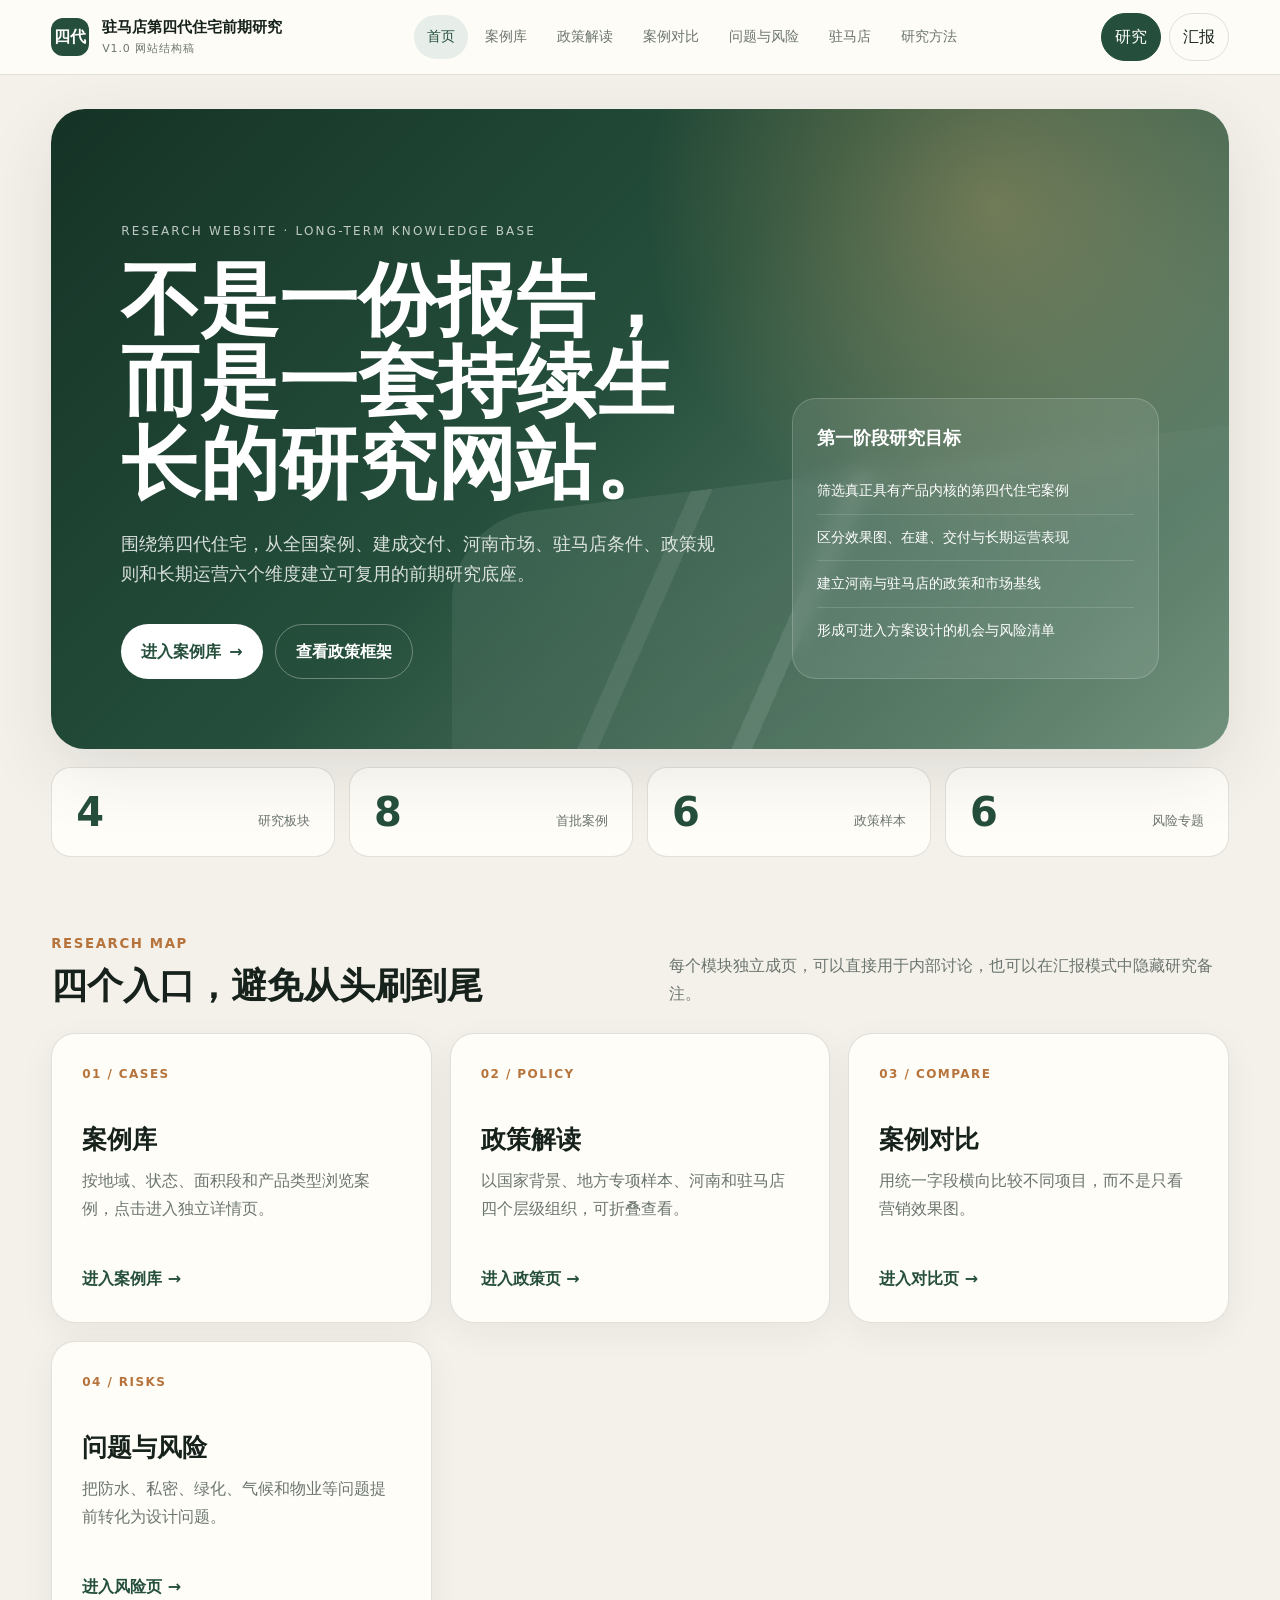
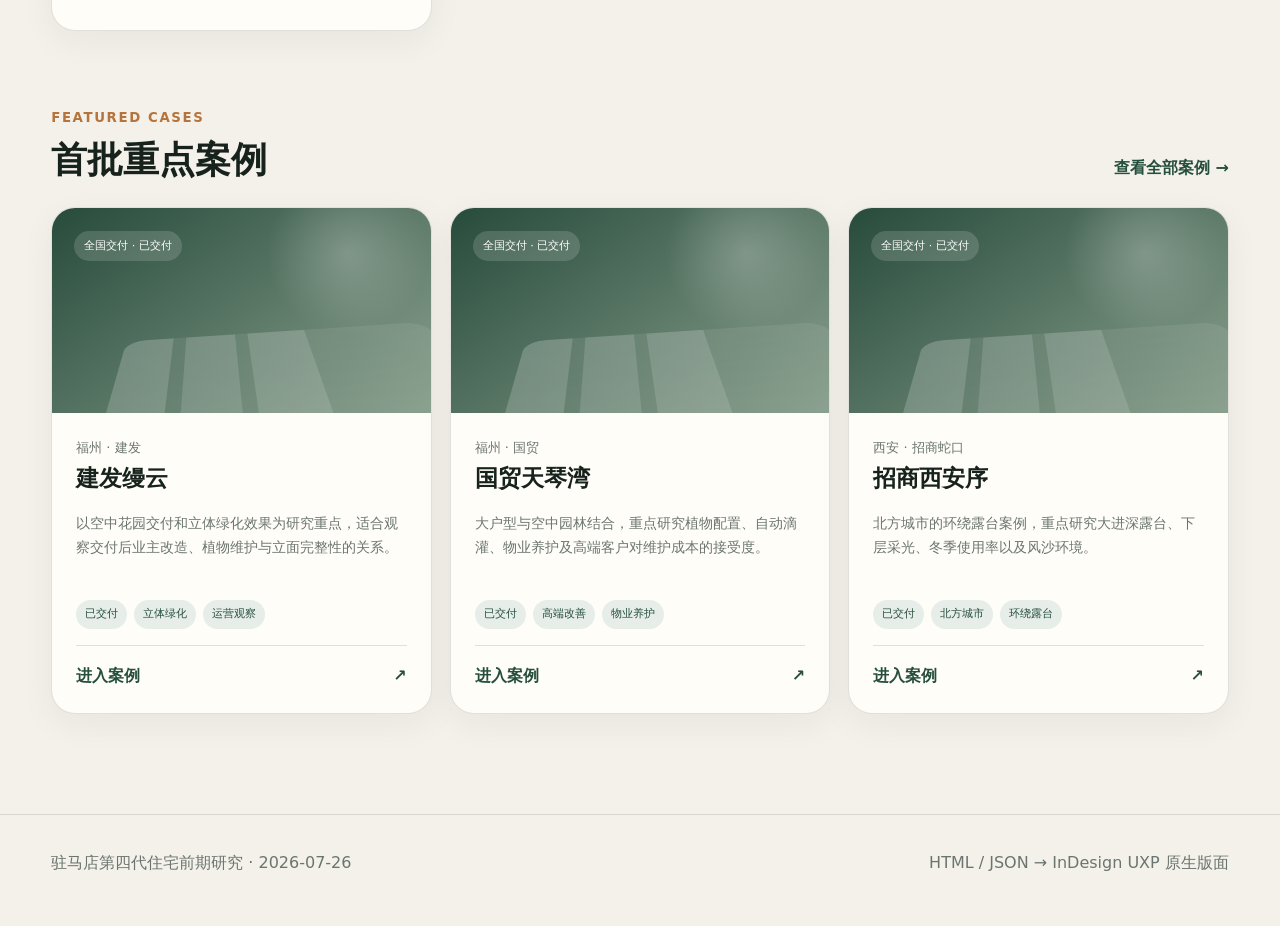
==== index.html @ e7fcca0f "发布驻马店第四代住宅研究网站 V1.0" ====
<!doctype html>
<html lang="zh-CN">
<head>
<meta charset="utf-8"><meta name="viewport" content="width=device-width,initial-scale=1">
<title>驻马店第四代住宅前期研究</title>
<link rel="stylesheet" href="assets/styles.css">
</head>
<body><div class="shell">
<main class="page">
  <section class="hero">
    <div class="hero-copy">
      <div class="eyebrow">RESEARCH WEBSITE · LONG-TERM KNOWLEDGE BASE</div>
      <h1>不是一份报告，<br>而是一套持续生长的研究网站。</h1>
      <p>围绕第四代住宅，从全国案例、建成交付、河南市场、驻马店条件、政策规则和长期运营六个维度建立可复用的前期研究底座。</p>
      <div class="hero-actions">
        <a class="primary-btn" href="cases.html">进入案例库 <span>→</span></a>
        <a class="ghost-btn" href="policy.html">查看政策框架</a>
      </div>
    </div>
    <aside class="hero-panel">
      <h3>第一阶段研究目标</h3>
      <ul>
        <li>筛选真正具有产品内核的第四代住宅案例</li>
        <li>区分效果图、在建、交付与长期运营表现</li>
        <li>建立河南与驻马店的政策和市场基线</li>
        <li>形成可进入方案设计的机会与风险清单</li>
      </ul>
    </aside>
  </section>
  <section id="stats" class="stats"></section>

  <section class="section">
    <div class="section-head">
      <div class="section-title"><small>RESEARCH MAP</small><h2>四个入口，避免从头刷到尾</h2></div>
      <p>每个模块独立成页，可以直接用于内部讨论，也可以在汇报模式中隐藏研究备注。</p>
    </div>
    <div class="card-grid">
      <article class="feature-card"><span class="feature-number">01 / CASES</span><h3>案例库</h3><p>按地域、状态、面积段和产品类型浏览案例，点击进入独立详情页。</p><a href="cases.html">进入案例库 →</a></article>
      <article class="feature-card"><span class="feature-number">02 / POLICY</span><h3>政策解读</h3><p>以国家背景、地方专项样本、河南和驻马店四个层级组织，可折叠查看。</p><a href="policy.html">进入政策页 →</a></article>
      <article class="feature-card"><span class="feature-number">03 / COMPARE</span><h3>案例对比</h3><p>用统一字段横向比较不同项目，而不是只看营销效果图。</p><a href="compare.html">进入对比页 →</a></article>
      <article class="feature-card"><span class="feature-number">04 / RISKS</span><h3>问题与风险</h3><p>把防水、私密、绿化、气候和物业等问题提前转化为设计问题。</p><a href="issues.html">进入风险页 →</a></article>
    </div>
  </section>

  <section class="section">
    <div class="section-head">
      <div class="section-title"><small>FEATURED CASES</small><h2>首批重点案例</h2></div>
      <a class="link-arrow" href="cases.html">查看全部案例 →</a>
    </div>
    <div id="featured-cases" class="case-grid"></div>
  </section>
</main></div>
<script src="assets/data.js"></script>
<script src="assets/app.js"></script>
<script src="assets/home.js"></script>
</body></html>
---- assets/styles.css ----
:root{
  --bg:#f4f1ea;
  --paper:#fffdf8;
  --ink:#17221d;
  --muted:#6b756f;
  --line:rgba(23,34,29,.13);
  --accent:#254f3c;
  --accent2:#b6743c;
  --soft:#e7eee9;
  --danger:#7a3b2e;
  --shadow:0 22px 70px rgba(26,43,35,.10);
  --radius:24px;
  --max:1440px;
}
*{box-sizing:border-box}
html{scroll-behavior:smooth}
body{
  margin:0;background:var(--bg);color:var(--ink);
  font-family:"PingFang SC","Microsoft YaHei",system-ui,-apple-system,sans-serif;
  line-height:1.7;
}
a{color:inherit}
img{max-width:100%}
.shell{min-height:100vh}
.site-header{
  position:sticky;top:0;z-index:50;
  border-bottom:1px solid var(--line);
  background:rgba(255,253,248,.9);backdrop-filter:blur(18px);
}
.header-inner{
  width:min(var(--max),92vw);margin:auto;min-height:74px;
  display:flex;align-items:center;justify-content:space-between;gap:26px;
}
.brand{text-decoration:none;display:flex;align-items:center;gap:13px}
.brand-mark{
  width:38px;height:38px;border-radius:12px;background:var(--accent);
  color:#fff;display:grid;place-items:center;font-weight:800;letter-spacing:.03em
}
.brand-copy strong{display:block;font-size:15px}
.brand-copy span{display:block;font-size:11px;color:var(--muted);letter-spacing:.08em}
.main-nav{display:flex;align-items:center;gap:4px}
.main-nav a{
  text-decoration:none;font-size:14px;color:var(--muted);
  padding:10px 13px;border-radius:999px;white-space:nowrap
}
.main-nav a:hover,.main-nav a.active{background:var(--soft);color:var(--accent)}
.header-actions{display:flex;gap:8px;align-items:center}
.icon-btn,.mode-btn{
  border:1px solid var(--line);background:transparent;color:var(--ink);
  border-radius:999px;padding:9px 13px;cursor:pointer;font:inherit
}
.mode-btn.active{background:var(--accent);color:#fff;border-color:var(--accent)}
.mobile-nav-btn{display:none}
.page{
  width:min(var(--max),92vw);margin:auto;padding:34px 0 100px
}
.hero{
  position:relative;overflow:hidden;min-height:640px;border-radius:34px;
  padding:70px;display:grid;grid-template-columns:1.25fr .75fr;gap:60px;align-items:end;
  color:#fff;background:
    radial-gradient(circle at 80% 15%,rgba(238,186,117,.32),transparent 32%),
    linear-gradient(135deg,#153326 0%,#254f3c 46%,#71917c 100%);
  box-shadow:var(--shadow)
}
.hero:after{
  content:"";position:absolute;inset:auto -8% -28% 34%;height:72%;
  background:
    linear-gradient(115deg,transparent 0 22%,rgba(255,255,255,.08) 22% 24%,transparent 24% 37%,rgba(255,255,255,.10) 37% 39%,transparent 39%),
    linear-gradient(155deg,rgba(255,255,255,.09),transparent 58%);
  transform:skewY(-7deg);border-radius:80px
}
.hero-copy,.hero-panel{position:relative;z-index:2}
.eyebrow{font-size:12px;letter-spacing:.18em;text-transform:uppercase;opacity:.72}
.hero h1{font-size:clamp(44px,6.2vw,92px);line-height:1.03;margin:18px 0 24px;max-width:980px}
.hero p{font-size:18px;max-width:720px;opacity:.82}
.hero-actions{display:flex;gap:12px;margin-top:34px;flex-wrap:wrap}
.primary-btn,.ghost-btn{
  text-decoration:none;border-radius:999px;padding:13px 20px;font-weight:650;display:inline-flex;align-items:center;gap:8px
}
.primary-btn{background:#fff;color:var(--accent)}
.ghost-btn{border:1px solid rgba(255,255,255,.32);color:#fff}
.hero-panel{
  padding:24px;border:1px solid rgba(255,255,255,.18);border-radius:24px;
  background:rgba(255,255,255,.09);backdrop-filter:blur(10px)
}
.hero-panel h3{margin:0 0 14px;font-size:18px}
.hero-panel ul{padding:0;margin:0;list-style:none}
.hero-panel li{padding:11px 0;border-top:1px solid rgba(255,255,255,.14);font-size:14px}
.hero-panel li:first-child{border-top:0}
.stats{
  margin-top:18px;display:grid;grid-template-columns:repeat(4,1fr);gap:14px
}
.stat{
  background:var(--paper);border:1px solid var(--line);border-radius:20px;
  padding:24px;display:flex;align-items:end;justify-content:space-between
}
.stat strong{font-size:40px;line-height:1;color:var(--accent)}
.stat span{font-size:13px;color:var(--muted)}
.section{padding:76px 0 0}
.section-head{display:flex;align-items:end;justify-content:space-between;gap:30px;margin-bottom:26px}
.section-title small{display:block;color:var(--accent2);font-weight:700;letter-spacing:.12em}
.section-title h2{font-size:36px;line-height:1.2;margin:8px 0 0}
.section-head p{max-width:560px;color:var(--muted);margin:0}
.link-arrow{text-decoration:none;color:var(--accent);font-weight:700}
.card-grid{display:grid;grid-template-columns:repeat(3,1fr);gap:18px}
.feature-card,.case-card,.policy-card,.issue-card,.info-card{
  background:var(--paper);border:1px solid var(--line);border-radius:var(--radius);box-shadow:0 10px 34px rgba(26,43,35,.055)
}
.feature-card{padding:30px;min-height:290px;display:flex;flex-direction:column}
.feature-number{font-size:12px;color:var(--accent2);font-weight:800;letter-spacing:.12em}
.feature-card h3{font-size:25px;line-height:1.25;margin:40px 0 12px}
.feature-card p{color:var(--muted);margin:0}
.feature-card a{margin-top:auto;text-decoration:none;color:var(--accent);font-weight:700}
.case-grid{display:grid;grid-template-columns:repeat(3,1fr);gap:18px}
.case-card{overflow:hidden;transition:.25s transform,.25s box-shadow}
.case-card:hover{transform:translateY(-5px);box-shadow:var(--shadow)}
.case-visual{
  height:205px;padding:22px;position:relative;overflow:hidden;color:white;
  background:
    radial-gradient(circle at 78% 22%,rgba(255,255,255,.22),transparent 24%),
    linear-gradient(145deg,#274b3b,#8aa08e)
}
.case-visual:after{
  content:"";position:absolute;left:18%;right:-8%;bottom:-20%;height:82%;
  background:
    linear-gradient(90deg,rgba(255,255,255,.15) 0 15%,transparent 15% 19%,rgba(255,255,255,.13) 19% 35%,transparent 35% 39%,rgba(255,255,255,.13) 39% 58%,transparent 58%),
    linear-gradient(rgba(255,255,255,.08),rgba(255,255,255,.02));
  transform:perspective(500px) rotateX(58deg) rotateZ(-8deg);border-radius:22px
}
.case-badge{position:relative;z-index:2;display:inline-block;background:rgba(255,255,255,.15);padding:6px 10px;border-radius:999px;font-size:11px}
.case-card-body{padding:24px}
.case-card h3{font-size:23px;margin:0 0 8px}
.case-meta{color:var(--muted);font-size:13px}
.case-summary{color:var(--muted);font-size:14px;min-height:72px}
.tags{display:flex;gap:7px;flex-wrap:wrap;margin:16px 0}
.tag{font-size:11px;padding:5px 9px;background:var(--soft);color:var(--accent);border-radius:999px}
.card-link{display:flex;justify-content:space-between;align-items:center;text-decoration:none;font-weight:700;color:var(--accent);border-top:1px solid var(--line);padding-top:16px}
.toolbar-row{display:flex;gap:12px;align-items:center;justify-content:space-between;margin-bottom:22px;flex-wrap:wrap}
.search{
  flex:1;min-width:260px;max-width:520px;border:1px solid var(--line);background:var(--paper);
  border-radius:999px;padding:13px 18px;font:inherit
}
.chips{display:flex;gap:8px;flex-wrap:wrap}
.chip{
  border:1px solid var(--line);background:var(--paper);padding:9px 13px;border-radius:999px;cursor:pointer
}
.chip.active{background:var(--accent);color:white;border-color:var(--accent)}
.page-hero{
  padding:54px 0 34px;display:grid;grid-template-columns:1fr .55fr;gap:50px;align-items:end
}
.page-hero h1{font-size:clamp(42px,5vw,72px);line-height:1.05;margin:10px 0 18px}
.page-hero p{color:var(--muted);font-size:17px;max-width:760px}
.page-note{background:var(--paper);border:1px solid var(--line);padding:22px;border-radius:22px;color:var(--muted)}
.tabs{display:flex;gap:8px;flex-wrap:wrap;margin:10px 0 26px}
.tab{
  border:1px solid var(--line);background:var(--paper);padding:10px 14px;border-radius:999px;cursor:pointer
}
.tab.active{background:var(--accent);color:#fff;border-color:var(--accent)}
.panel{display:none}
.panel.active{display:block}
.policy-list{display:grid;gap:14px}
.policy-card{overflow:hidden}
.policy-summary{width:100%;border:0;background:transparent;padding:24px;display:grid;grid-template-columns:150px 1fr 30px;gap:22px;align-items:center;text-align:left;cursor:pointer}
.policy-summary .meta{color:var(--accent2);font-weight:700;font-size:12px}
.policy-summary h3{margin:0;font-size:20px}
.policy-detail{display:none;padding:0 24px 26px 196px;color:var(--muted)}
.policy-card.open .policy-detail{display:block}
.policy-card.open .toggle{transform:rotate(45deg)}
.issue-grid{display:grid;grid-template-columns:repeat(2,1fr);gap:16px}
.issue-card{padding:26px}
.issue-head{display:flex;justify-content:space-between;gap:18px;align-items:center}
.issue-level{font-size:11px;background:#efe4db;color:var(--danger);border-radius:999px;padding:5px 9px}
.issue-card h3{font-size:21px;margin:12px 0}
.issue-card p{color:var(--muted)}
.question-box{margin-top:18px;padding:16px;border-radius:16px;background:var(--soft);color:var(--accent);font-weight:650}
.compare-table-wrap{overflow:auto;border:1px solid var(--line);border-radius:22px;background:var(--paper)}
.compare-table{border-collapse:collapse;width:100%;min-width:1050px}
.compare-table th,.compare-table td{padding:18px;border-bottom:1px solid var(--line);border-right:1px solid var(--line);vertical-align:top}
.compare-table th{position:sticky;top:74px;background:#f8f6f0;text-align:left}
.compare-table td:first-child,.compare-table th:first-child{position:sticky;left:0;background:#fbfaf6;font-weight:700}
.detail-hero{
  min-height:460px;border-radius:32px;padding:52px;display:flex;flex-direction:column;justify-content:end;color:white;
  background:
    radial-gradient(circle at 80% 18%,rgba(255,255,255,.25),transparent 24%),
    linear-gradient(140deg,#1d3c2e,#5f836f);position:relative;overflow:hidden
}
.detail-hero:after{
  content:"";position:absolute;inset:22% -10% -30% 30%;
  background:repeating-linear-gradient(90deg,rgba(255,255,255,.1) 0 9%,transparent 9% 12%);
  transform:skewY(-8deg);border-radius:30px
}
.detail-copy{position:relative;z-index:2;max-width:840px}
.detail-copy h1{font-size:clamp(45px,6vw,82px);line-height:1;margin:10px 0 16px}
.detail-copy p{font-size:17px;opacity:.82}
.detail-grid{display:grid;grid-template-columns:1.15fr .85fr;gap:18px;margin-top:18px}
.info-card{padding:28px}
.info-card h3{margin-top:0}
.kv-grid{display:grid;grid-template-columns:repeat(2,1fr);gap:12px}
.kv{padding:16px;background:#f7f5ef;border-radius:14px}
.kv span{display:block;color:var(--muted);font-size:12px}
.kv strong{display:block;margin-top:4px}
.list-clean{list-style:none;padding:0;margin:0}
.list-clean li{padding:10px 0;border-bottom:1px solid var(--line)}
.list-clean li:last-child{border-bottom:0}
.breadcrumb{display:flex;gap:8px;color:var(--muted);font-size:13px;margin-bottom:18px}
.breadcrumb a{text-decoration:none}
.footer{border-top:1px solid var(--line);padding:34px 0 50px;color:var(--muted)}
.footer-inner{width:min(var(--max),92vw);margin:auto;display:flex;justify-content:space-between;gap:20px;flex-wrap:wrap}
.presentation .research-only{display:none!important}
.presentation .case-summary{display:none}
.presentation .case-card-body{min-height:190px}
.empty{padding:36px;border:1px dashed var(--line);border-radius:22px;background:var(--paper);color:var(--muted)}
@media(max-width:1100px){
  .main-nav{display:none}
  .mobile-nav-btn{display:inline-flex}
  .hero{grid-template-columns:1fr;padding:50px}
  .stats{grid-template-columns:repeat(2,1fr)}
  .card-grid,.case-grid{grid-template-columns:repeat(2,1fr)}
  .page-hero,.detail-grid{grid-template-columns:1fr}
}
@media(max-width:720px){
  .page{width:min(94vw,var(--max));padding-top:18px}
  .brand-copy span{display:none}
  .header-inner{width:94vw}
  .header-actions .mode-btn{display:none}
  .hero{min-height:570px;padding:34px;border-radius:24px}
  .hero h1{font-size:44px}
  .stats,.card-grid,.case-grid,.issue-grid{grid-template-columns:1fr}
  .section{padding-top:54px}
  .section-head{align-items:flex-start;flex-direction:column}
  .page-hero{padding-top:34px}
  .policy-summary{grid-template-columns:1fr 28px}
  .policy-summary .meta{grid-column:1}
  .policy-detail{padding:0 24px 24px}
  .detail-hero{padding:32px;min-height:430px}
  .kv-grid{grid-template-columns:1fr}
}
@media print{
  .site-header,.header-actions,.toolbar-row,.tabs{display:none!important}
  body{background:white}
  .page{width:100%;padding:0}
  .hero,.detail-hero{box-shadow:none;break-inside:avoid}
  .case-card,.policy-card,.issue-card,.info-card{box-shadow:none}
}
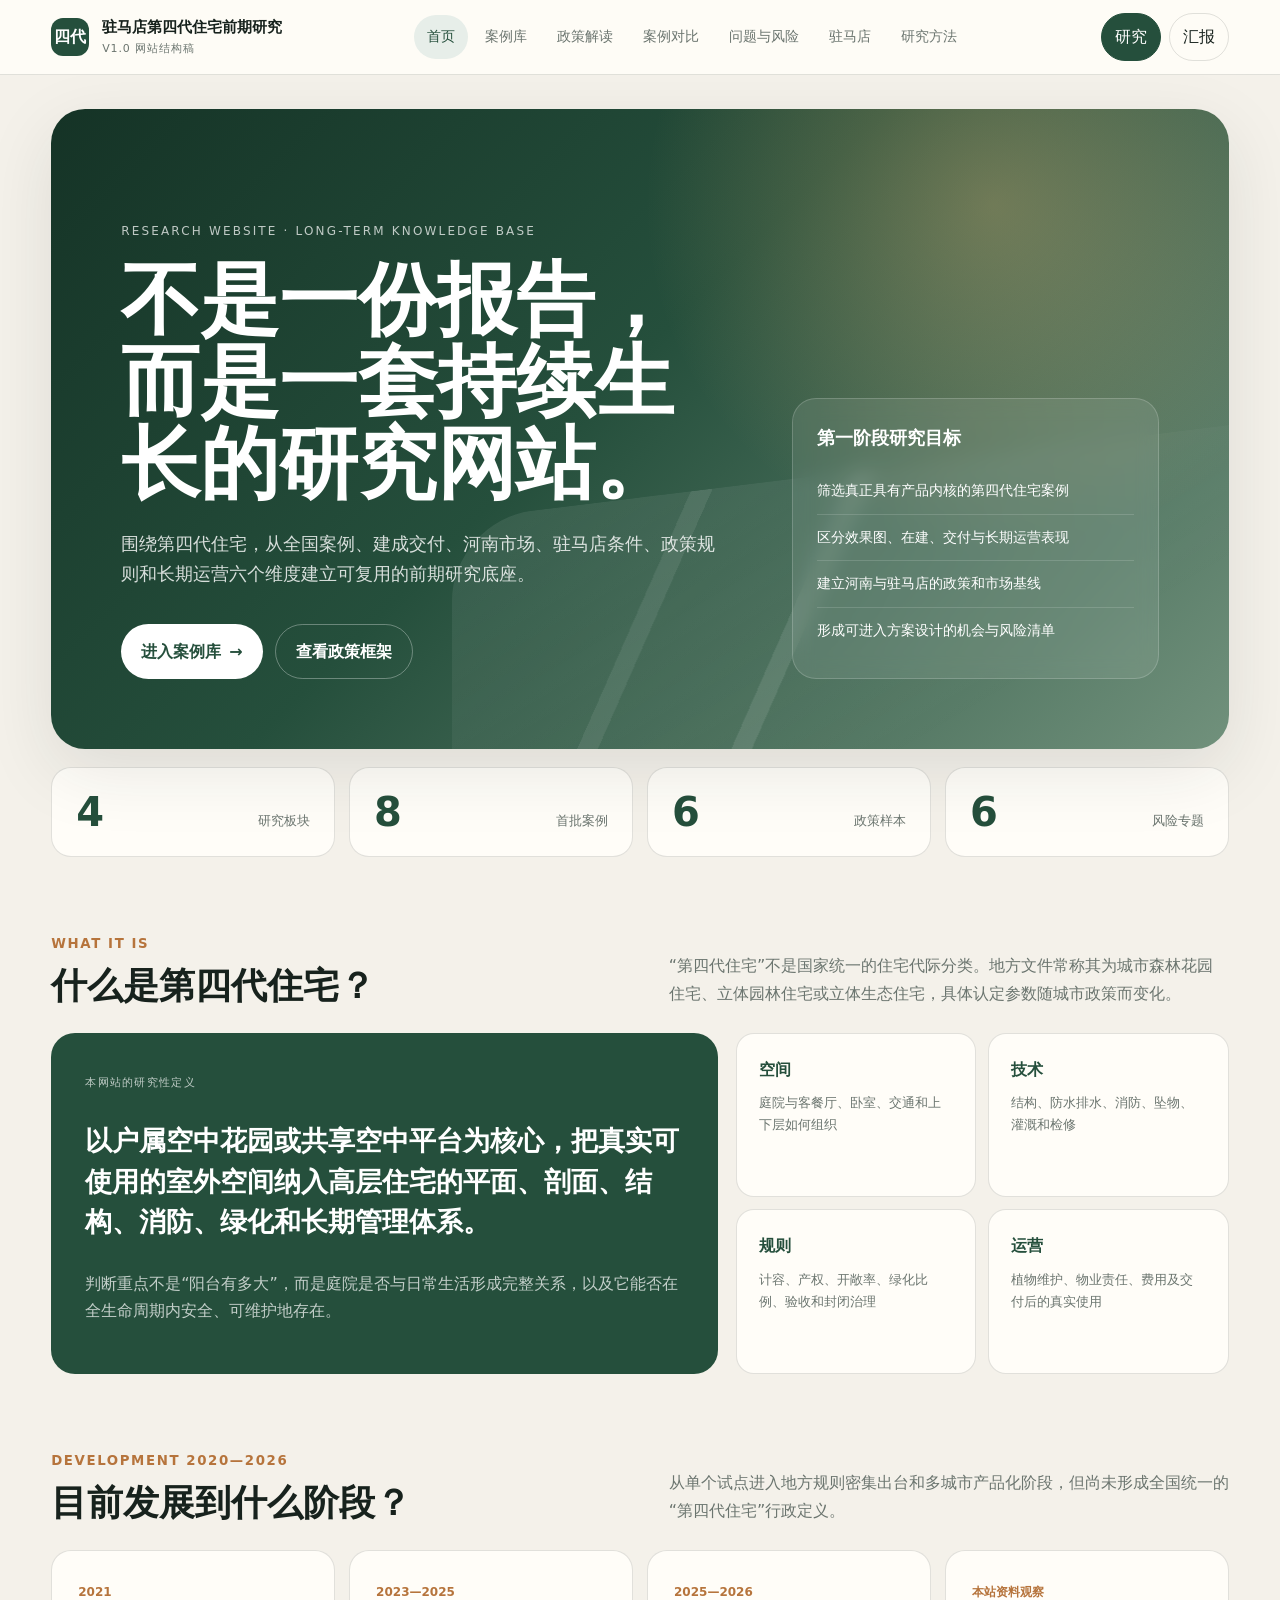
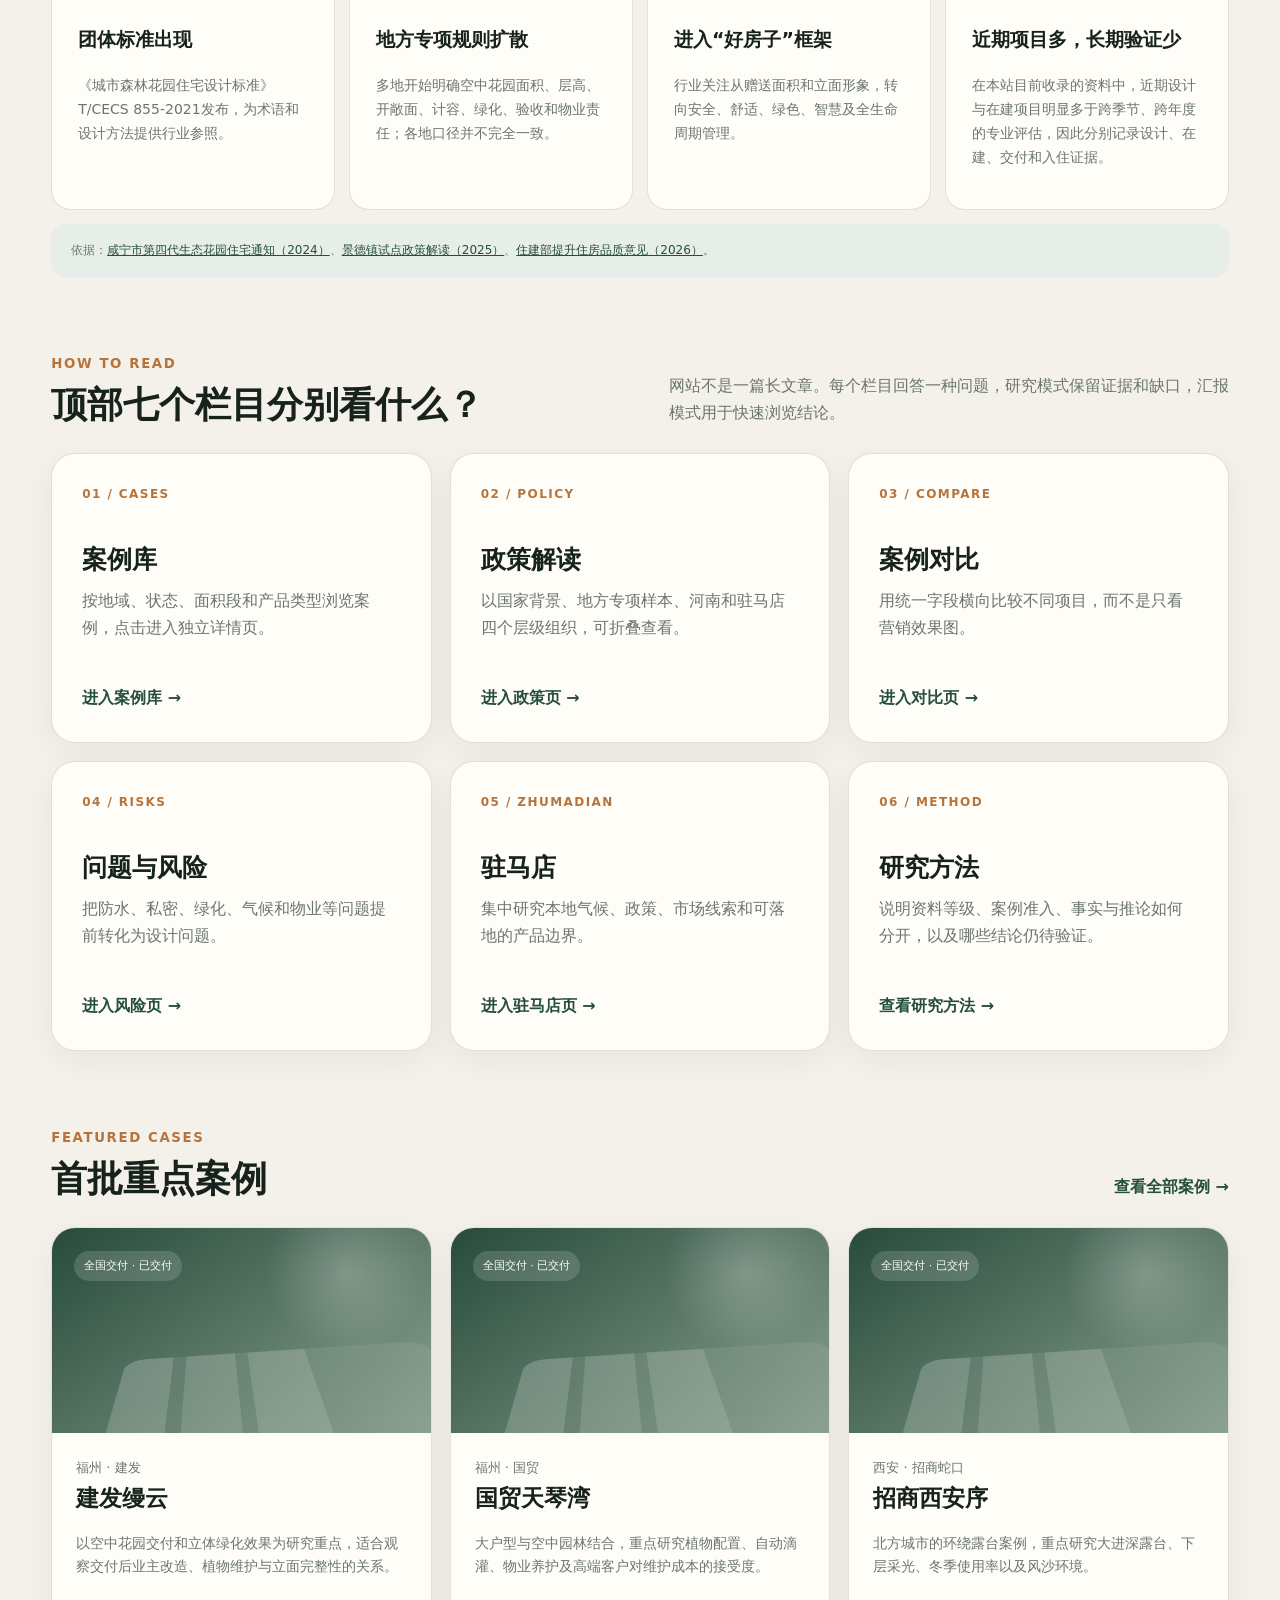
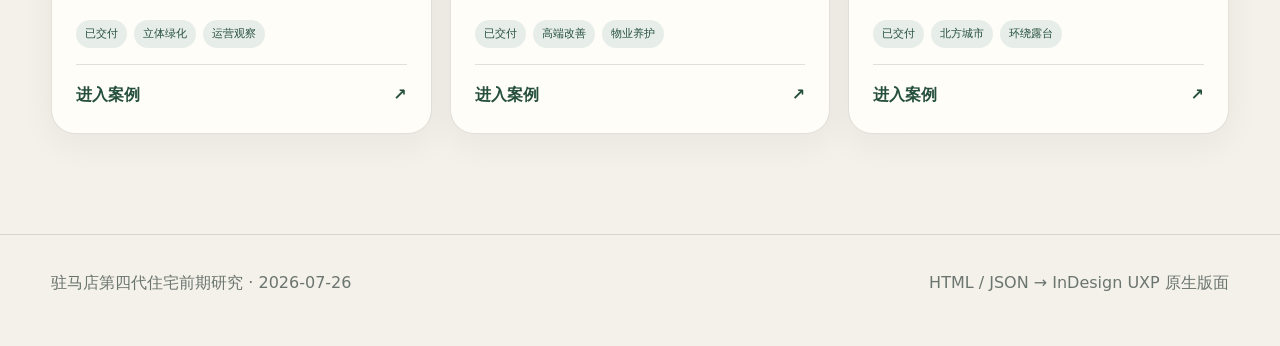
==== commit 5c06ce6b: "Clarify evidence framework and add Henan references" ====
--- a/index.html
+++ b/index.html
@@ -3,7 +3,13 @@
 <head>
 <meta charset="utf-8"><meta name="viewport" content="width=device-width,initial-scale=1">
 <title>驻马店第四代住宅前期研究</title>
-<link rel="stylesheet" href="assets/styles.css">
+<meta name="description" content="驻马店第四代住宅前期研究与长期案例库，覆盖案例、政策、技术、风险和地域适配。">
+<meta name="theme-color" content="#1d3c2e">
+<meta property="og:title" content="驻马店第四代住宅前期研究">
+<meta property="og:description" content="可检索、可对比、可持续更新的第四代住宅研究网站。">
+<meta property="og:type" content="website">
+<link rel="icon" href="favicon.svg" type="image/svg+xml">
+<link rel="stylesheet" href="assets/styles.css?v=3abccd4">
 </head>
 <body><div class="shell">
 <main class="page">
@@ -31,14 +37,46 @@
 
   <section class="section">
     <div class="section-head">
-      <div class="section-title"><small>RESEARCH MAP</small><h2>四个入口，避免从头刷到尾</h2></div>
-      <p>每个模块独立成页，可以直接用于内部讨论，也可以在汇报模式中隐藏研究备注。</p>
+      <div class="section-title"><small>WHAT IT IS</small><h2>什么是第四代住宅？</h2></div>
+      <p>“第四代住宅”不是国家统一的住宅代际分类。地方文件常称其为城市森林花园住宅、立体园林住宅或立体生态住宅，具体认定参数随城市政策而变化。</p>
+    </div>
+    <div class="definition-layout">
+      <article class="definition-core"><span>本网站的研究性定义</span><h3>以户属空中花园或共享空中平台为核心，把真实可使用的室外空间纳入高层住宅的平面、剖面、结构、消防、绿化和长期管理体系。</h3><p>判断重点不是“阳台有多大”，而是庭院是否与日常生活形成完整关系，以及它能否在全生命周期内安全、可维护地存在。</p></article>
+      <div class="definition-points">
+        <div><b>空间</b><span>庭院与客餐厅、卧室、交通和上下层如何组织</span></div>
+        <div><b>技术</b><span>结构、防水排水、消防、坠物、灌溉和检修</span></div>
+        <div><b>规则</b><span>计容、产权、开敞率、绿化比例、验收和封闭治理</span></div>
+        <div><b>运营</b><span>植物维护、物业责任、费用及交付后的真实使用</span></div>
+      </div>
+    </div>
+  </section>
+
+  <section class="section">
+    <div class="section-head">
+      <div class="section-title"><small>DEVELOPMENT 2020—2026</small><h2>目前发展到什么阶段？</h2></div>
+      <p>从单个试点进入地方规则密集出台和多城市产品化阶段，但尚未形成全国统一的“第四代住宅”行政定义。</p>
+    </div>
+    <div class="timeline-grid">
+      <article><time>2021</time><h3>团体标准出现</h3><p>《城市森林花园住宅设计标准》T/CECS 855-2021发布，为术语和设计方法提供行业参照。</p></article>
+      <article><time>2023—2025</time><h3>地方专项规则扩散</h3><p>多地开始明确空中花园面积、层高、开敞面、计容、绿化、验收和物业责任；各地口径并不完全一致。</p></article>
+      <article><time>2025—2026</time><h3>进入“好房子”框架</h3><p>行业关注从赠送面积和立面形象，转向安全、舒适、绿色、智慧及全生命周期管理。</p></article>
+      <article><time>本站资料观察</time><h3>近期项目多，长期验证少</h3><p>在本站目前收录的资料中，近期设计与在建项目明显多于跨季节、跨年度的专业评估，因此分别记录设计、在建、交付和入住证据。</p></article>
+    </div>
+    <div class="source-inline">依据：<a href="https://zrzyhghj.xianning.gov.cn/xxgk/zc/wjzl/202401/t20240126_3456238.shtml" target="_blank">咸宁市第四代生态花园住宅通知（2024）</a>、<a href="https://jdz.gov.cn/zwgk/fdzdgknr/zcwj/zcjd/t1076418.shtml" target="_blank">景德镇试点政策解读（2025）</a>、<a href="https://zjj.changzhi.gov.cn/xwzx/hyxx/202601/t20260109_3127615.html" target="_blank">住建部提升住房品质意见（2026）</a>。</div>
+  </section>
+
+  <section class="section">
+    <div class="section-head">
+      <div class="section-title"><small>HOW TO READ</small><h2>顶部七个栏目分别看什么？</h2></div>
+      <p>网站不是一篇长文章。每个栏目回答一种问题，研究模式保留证据和缺口，汇报模式用于快速浏览结论。</p>
     </div>
     <div class="card-grid">
       <article class="feature-card"><span class="feature-number">01 / CASES</span><h3>案例库</h3><p>按地域、状态、面积段和产品类型浏览案例，点击进入独立详情页。</p><a href="cases.html">进入案例库 →</a></article>
       <article class="feature-card"><span class="feature-number">02 / POLICY</span><h3>政策解读</h3><p>以国家背景、地方专项样本、河南和驻马店四个层级组织，可折叠查看。</p><a href="policy.html">进入政策页 →</a></article>
       <article class="feature-card"><span class="feature-number">03 / COMPARE</span><h3>案例对比</h3><p>用统一字段横向比较不同项目，而不是只看营销效果图。</p><a href="compare.html">进入对比页 →</a></article>
       <article class="feature-card"><span class="feature-number">04 / RISKS</span><h3>问题与风险</h3><p>把防水、私密、绿化、气候和物业等问题提前转化为设计问题。</p><a href="issues.html">进入风险页 →</a></article>
+      <article class="feature-card"><span class="feature-number">05 / ZHUMADIAN</span><h3>驻马店</h3><p>集中研究本地气候、政策、市场线索和可落地的产品边界。</p><a href="zhumadian.html">进入驻马店页 →</a></article>
+      <article class="feature-card"><span class="feature-number">06 / METHOD</span><h3>研究方法</h3><p>说明资料等级、案例准入、事实与推论如何分开，以及哪些结论仍待验证。</p><a href="about.html">查看研究方法 →</a></article>
     </div>
   </section>
 
@@ -51,6 +89,6 @@
   </section>
 </main></div>
 <script src="assets/data.js"></script>
-<script src="assets/app.js"></script>
+<script src="assets/app.js?v=3abccd4"></script>
 <script src="assets/home.js"></script>
-</body></html>+</body></html>
--- a/assets/styles.css
+++ b/assets/styles.css
@@ -45,6 +45,21 @@
   padding:10px 13px;border-radius:999px;white-space:nowrap
 }
 .main-nav a:hover,.main-nav a.active{background:var(--soft);color:var(--accent)}
+.mobile-nav-btn,.mobile-nav{display:none}
+.mobile-nav-btn{
+  border:1px solid var(--line);background:var(--paper);color:var(--ink);
+  min-height:40px;padding:0 14px;border-radius:999px;font-weight:700;cursor:pointer
+}
+.mobile-nav{
+  position:absolute;top:calc(100% + 8px);left:4vw;right:4vw;padding:12px;
+  border:1px solid var(--line);border-radius:18px;background:var(--paper);
+  box-shadow:var(--shadow);z-index:20
+}
+.mobile-nav.open{display:grid}
+.mobile-nav a{padding:12px 14px;border-radius:12px;text-decoration:none;color:var(--ink)}
+.mobile-nav a:hover,.mobile-nav a.active{background:var(--soft);color:var(--accent)}
+.mobile-mode-actions{display:flex;gap:8px;padding:10px 6px 4px;border-top:1px solid var(--line)}
+:focus-visible{outline:3px solid #d69b5f;outline-offset:3px}
 .header-actions{display:flex;gap:8px;align-items:center}
 .icon-btn,.mode-btn{
   border:1px solid var(--line);background:transparent;color:var(--ink);
@@ -112,6 +127,17 @@
 .feature-card h3{font-size:25px;line-height:1.25;margin:40px 0 12px}
 .feature-card p{color:var(--muted);margin:0}
 .feature-card a{margin-top:auto;text-decoration:none;color:var(--accent);font-weight:700}
+.definition-layout{display:grid;grid-template-columns:1.15fr .85fr;gap:18px}
+.definition-core{padding:34px;border-radius:24px;background:var(--accent);color:#fff}
+.definition-core>span{font-size:11px;letter-spacing:.12em;opacity:.7}.definition-core h3{font-size:27px;line-height:1.5}.definition-core p{opacity:.72}
+.definition-points{display:grid;grid-template-columns:1fr 1fr;gap:12px}
+.definition-points div{padding:22px;background:var(--paper);border:1px solid var(--line);border-radius:18px}
+.definition-points b,.definition-points span{display:block}.definition-points b{color:var(--accent);margin-bottom:9px}.definition-points span{font-size:13px;color:var(--muted)}
+.timeline-grid{display:grid;grid-template-columns:repeat(4,1fr);gap:14px}
+.timeline-grid article{padding:26px;background:var(--paper);border:1px solid var(--line);border-radius:20px}
+.timeline-grid time{font-size:12px;color:var(--accent2);font-weight:800}.timeline-grid h3{font-size:19px}.timeline-grid p{font-size:14px;color:var(--muted)}
+.source-inline{margin-top:14px;padding:16px 20px;background:var(--soft);border-radius:14px;font-size:12px;color:var(--muted)}
+.source-inline a{color:var(--accent)}
 .case-grid{display:grid;grid-template-columns:repeat(3,1fr);gap:18px}
 .case-card{overflow:hidden;transition:.25s transform,.25s box-shadow}
 .case-card:hover{transform:translateY(-5px);box-shadow:var(--shadow)}
@@ -205,6 +231,53 @@
 .list-clean li:last-child{border-bottom:0}
 .breadcrumb{display:flex;gap:8px;color:var(--muted);font-size:13px;margin-bottom:18px}
 .breadcrumb a{text-decoration:none}
+.case-study-hero{
+  border-radius:32px;padding:58px;min-height:430px;display:grid;grid-template-columns:1fr 320px;
+  align-items:end;gap:40px;color:#fff;overflow:hidden;position:relative;
+  background:radial-gradient(circle at 80% 18%,rgba(188,221,188,.28),transparent 26%),linear-gradient(135deg,#173629,#496f59)
+}
+.case-study-hero:after{content:"";position:absolute;width:520px;height:520px;right:-150px;top:-160px;border:1px solid rgba(255,255,255,.16);border-radius:50%;box-shadow:0 0 0 70px rgba(255,255,255,.025),0 0 0 140px rgba(255,255,255,.02)}
+.case-study-hero>div,.evidence-panel{position:relative;z-index:1}
+.case-study-hero h1{font-size:clamp(52px,7vw,96px);line-height:.95;margin:16px 0 22px}
+.hero-lead{font-size:20px;line-height:1.7;max-width:780px;color:rgba(255,255,255,.82)}
+.case-study-hero .tag{background:rgba(255,255,255,.12);color:#fff}
+.evidence-panel{display:grid;gap:1px;background:rgba(255,255,255,.15);border:1px solid rgba(255,255,255,.18);border-radius:20px;overflow:hidden;backdrop-filter:blur(8px)}
+.evidence-panel div{padding:17px 20px;background:rgba(10,32,22,.34);display:grid;grid-template-columns:1fr auto;align-items:center}
+.evidence-panel span{font-size:13px}.evidence-panel strong{font-size:27px}.evidence-panel small{grid-column:1/-1;opacity:.65}
+.case-toc{position:sticky;top:72px;z-index:8;margin:18px 0 0;padding:12px 16px;display:flex;gap:6px;overflow:auto;background:rgba(244,241,233,.93);border:1px solid var(--line);border-radius:16px;backdrop-filter:blur(12px)}
+.case-toc a{white-space:nowrap;text-decoration:none;color:var(--muted);font-size:12px;padding:7px 10px;border-radius:999px}
+.case-toc a:hover{background:var(--paper);color:var(--accent)}
+.study-section{padding:82px 0 0;scroll-margin-top:130px}
+.section-kicker{font-size:11px;font-weight:800;letter-spacing:.18em;color:var(--accent2)}
+.study-section>h2{font-size:clamp(30px,4vw,52px);line-height:1.18;max-width:940px;margin:12px 0 28px}
+.section-intro{font-size:17px;line-height:1.8;color:var(--muted);max-width:920px;margin-bottom:28px}
+.verdict-grid,.transfer-grid{display:grid;grid-template-columns:repeat(3,1fr);gap:16px}
+.verdict,.transfer-grid article{background:var(--paper);border:1px solid var(--line);border-radius:22px;padding:28px}
+.verdict span,.transfer-grid span{font-size:11px;font-weight:800;letter-spacing:.1em;padding:5px 9px;border-radius:999px;background:var(--soft);color:var(--accent)}
+.verdict.good{border-top:4px solid #4d8166}.verdict.watch{border-top:4px solid #c59248}.verdict.stop{border-top:4px solid #a65f50}
+.verdict h3,.transfer-grid h3{font-size:21px;margin:26px 0 10px}.verdict p,.transfer-grid p{color:var(--muted);margin:0}
+.fact-strip{display:grid;grid-template-columns:repeat(6,1fr);border:1px solid var(--line);border-radius:22px;overflow:hidden;background:var(--paper)}
+.fact-strip div{padding:22px;border-right:1px solid var(--line)}.fact-strip div:last-child{border:0}
+.fact-strip span{display:block;font-size:11px;color:var(--muted);margin-bottom:8px}.fact-strip strong{font-size:16px}
+.boundary-note,.critical-note{margin-top:18px;padding:24px 28px;border-radius:18px;background:#ecefe7;border-left:5px solid var(--accent)}
+.boundary-note p,.critical-note p{margin:7px 0 0;color:var(--muted)}
+.drawing-pair{display:grid;grid-template-columns:1fr 1fr;gap:16px;margin:18px 0}
+.case-figure{margin:18px 0;background:#fff;border:1px solid var(--line);border-radius:22px;overflow:hidden}
+.case-figure a{display:flex;align-items:center;justify-content:center;min-height:300px;background:#fff}
+.case-figure img{display:block;width:100%;height:auto;max-height:720px;object-fit:contain}
+.case-figure figcaption{padding:17px 20px;border-top:1px solid var(--line);display:grid;gap:4px}
+.case-figure figcaption span{font-size:12px;color:var(--muted)}
+.analysis-grid{display:grid;grid-template-columns:repeat(2,1fr);gap:14px;margin:20px 0}
+.analysis-grid article{padding:24px;background:var(--paper);border:1px solid var(--line);border-radius:18px;position:relative}
+.analysis-grid b{font-size:34px;color:#c9d6cc}.analysis-grid h3{margin:8px 0}.analysis-grid p{color:var(--muted);margin:0}
+.audit-table-wrap{overflow:auto;border:1px solid var(--line);border-radius:22px;background:#fff}
+.audit-table{width:100%;border-collapse:collapse;min-width:900px}.audit-table th,.audit-table td{padding:18px;text-align:left;vertical-align:top;border-bottom:1px solid var(--line)}
+.audit-table thead th{font-size:12px;color:var(--muted);background:#f6f4ed}.audit-table tbody th{width:120px}.audit-table td{color:#515a54}
+.status{display:inline-block;border-radius:999px;padding:5px 9px;font-size:11px;font-weight:700;white-space:nowrap}
+.status.positive{background:#e2f0e7;color:#35684f}.status.cautious{background:#f4ead5;color:#8a642a}.status.pending{background:#efe1dc;color:#8b5147}
+.source-section{padding-bottom:70px}.source-row{display:grid;grid-template-columns:80px 1fr;gap:20px;padding:22px 0;border-top:1px solid var(--line)}
+.source-row>b{color:var(--accent2);font-size:19px}.source-row a{font-weight:750;color:var(--accent)}.source-row p{color:var(--muted);margin:7px 0}
+.copyright-note{font-size:12px;color:var(--muted);padding:18px;background:var(--soft);border-radius:14px}
 .footer{border-top:1px solid var(--line);padding:34px 0 50px;color:var(--muted)}
 .footer-inner{width:min(var(--max),92vw);margin:auto;display:flex;justify-content:space-between;gap:20px;flex-wrap:wrap}
 .presentation .research-only{display:none!important}
@@ -217,16 +290,20 @@
   .hero{grid-template-columns:1fr;padding:50px}
   .stats{grid-template-columns:repeat(2,1fr)}
   .card-grid,.case-grid{grid-template-columns:repeat(2,1fr)}
+  .definition-layout{grid-template-columns:1fr}.timeline-grid{grid-template-columns:repeat(2,1fr)}
   .page-hero,.detail-grid{grid-template-columns:1fr}
+  .case-study-hero{grid-template-columns:1fr}.evidence-panel{grid-template-columns:repeat(3,1fr)}
+  .fact-strip{grid-template-columns:repeat(3,1fr)}.fact-strip div:nth-child(3){border-right:0}
 }
 @media(max-width:720px){
   .page{width:min(94vw,var(--max));padding-top:18px}
   .brand-copy span{display:none}
   .header-inner{width:94vw}
-  .header-actions .mode-btn{display:none}
+  .header-actions>.mode-btn{display:none}
   .hero{min-height:570px;padding:34px;border-radius:24px}
   .hero h1{font-size:44px}
   .stats,.card-grid,.case-grid,.issue-grid{grid-template-columns:1fr}
+  .definition-points,.timeline-grid{grid-template-columns:1fr}
   .section{padding-top:54px}
   .section-head{align-items:flex-start;flex-direction:column}
   .page-hero{padding-top:34px}
@@ -235,6 +312,11 @@
   .policy-detail{padding:0 24px 24px}
   .detail-hero{padding:32px;min-height:430px}
   .kv-grid{grid-template-columns:1fr}
+  .case-study-hero{padding:32px;min-height:560px}.case-study-hero h1{font-size:54px}
+  .evidence-panel{grid-template-columns:1fr}.case-toc{top:64px}
+  .study-section{padding-top:58px}.verdict-grid,.transfer-grid,.drawing-pair,.analysis-grid{grid-template-columns:1fr}
+  .fact-strip{grid-template-columns:repeat(2,1fr)}.fact-strip div:nth-child(3){border-right:1px solid var(--line)}
+  .fact-strip div:nth-child(2n){border-right:0}.case-figure a{min-height:180px}
 }
 @media print{
   .site-header,.header-actions,.toolbar-row,.tabs{display:none!important}
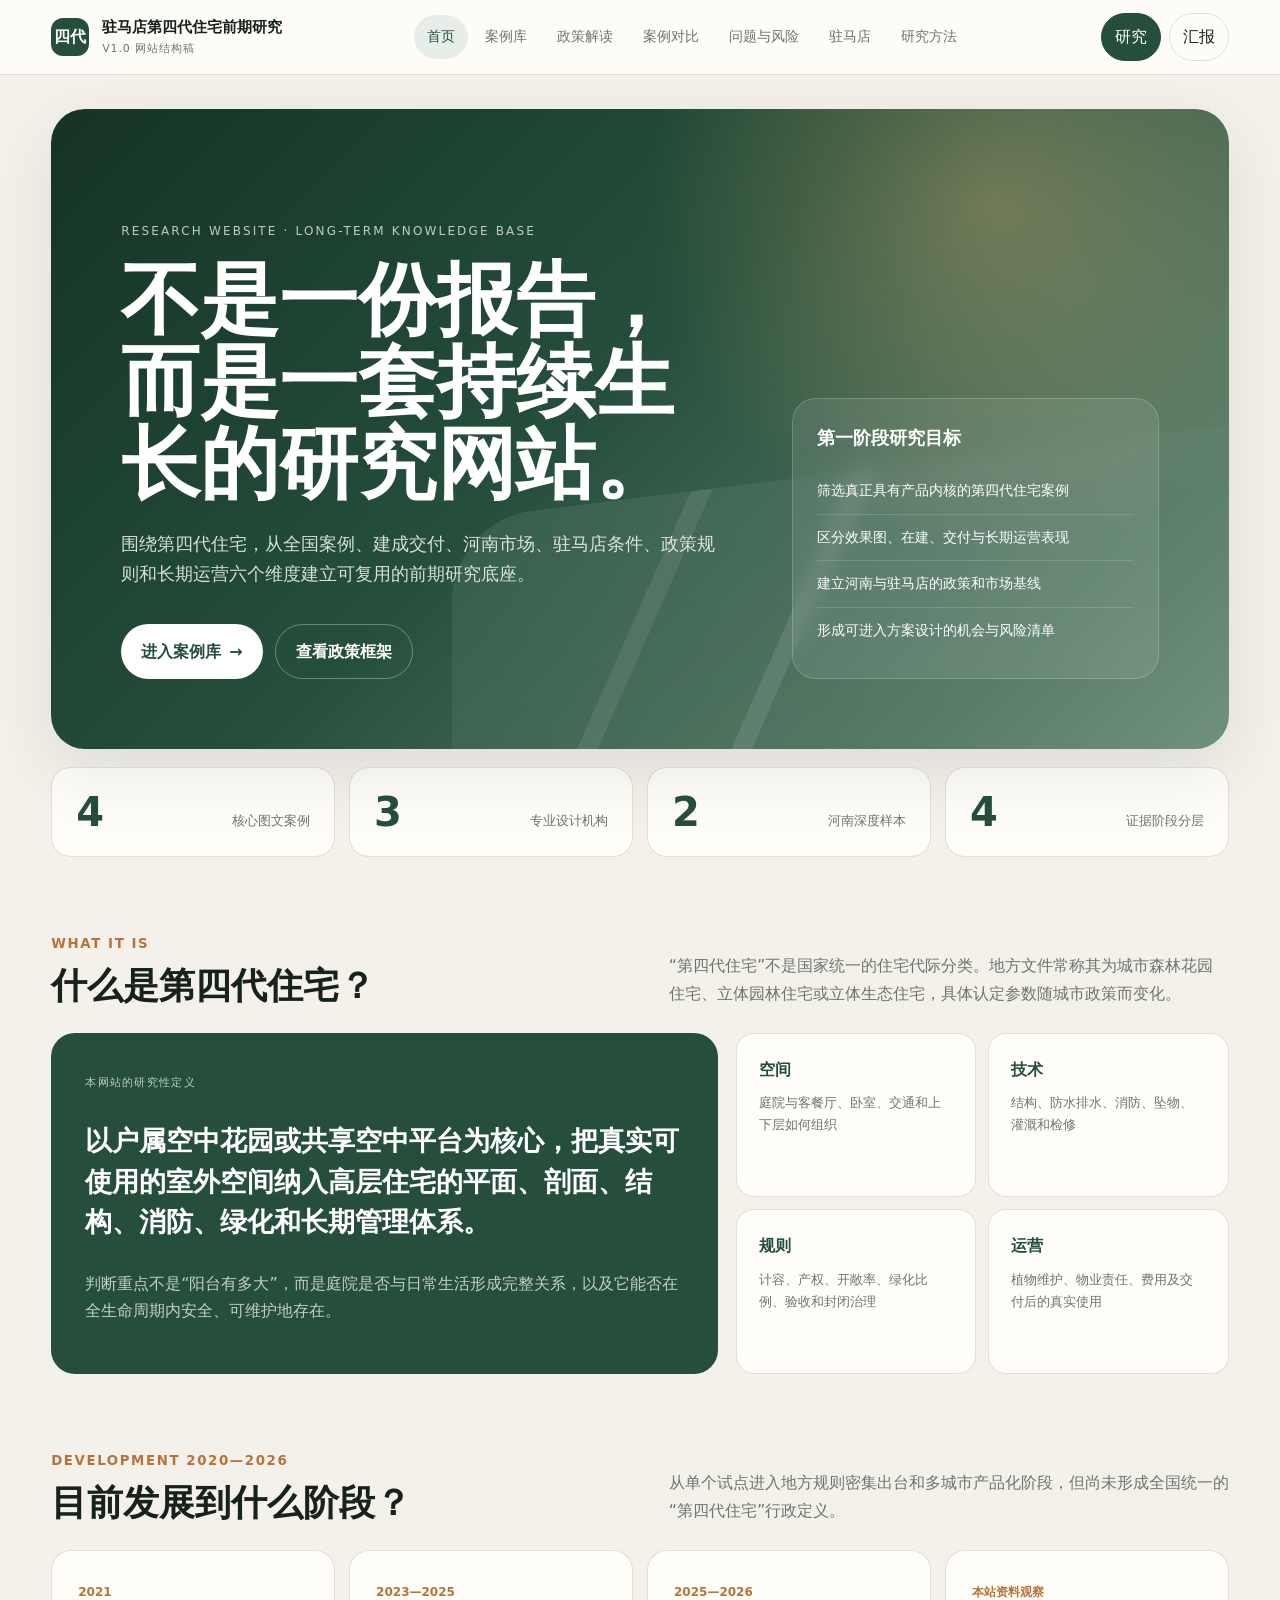
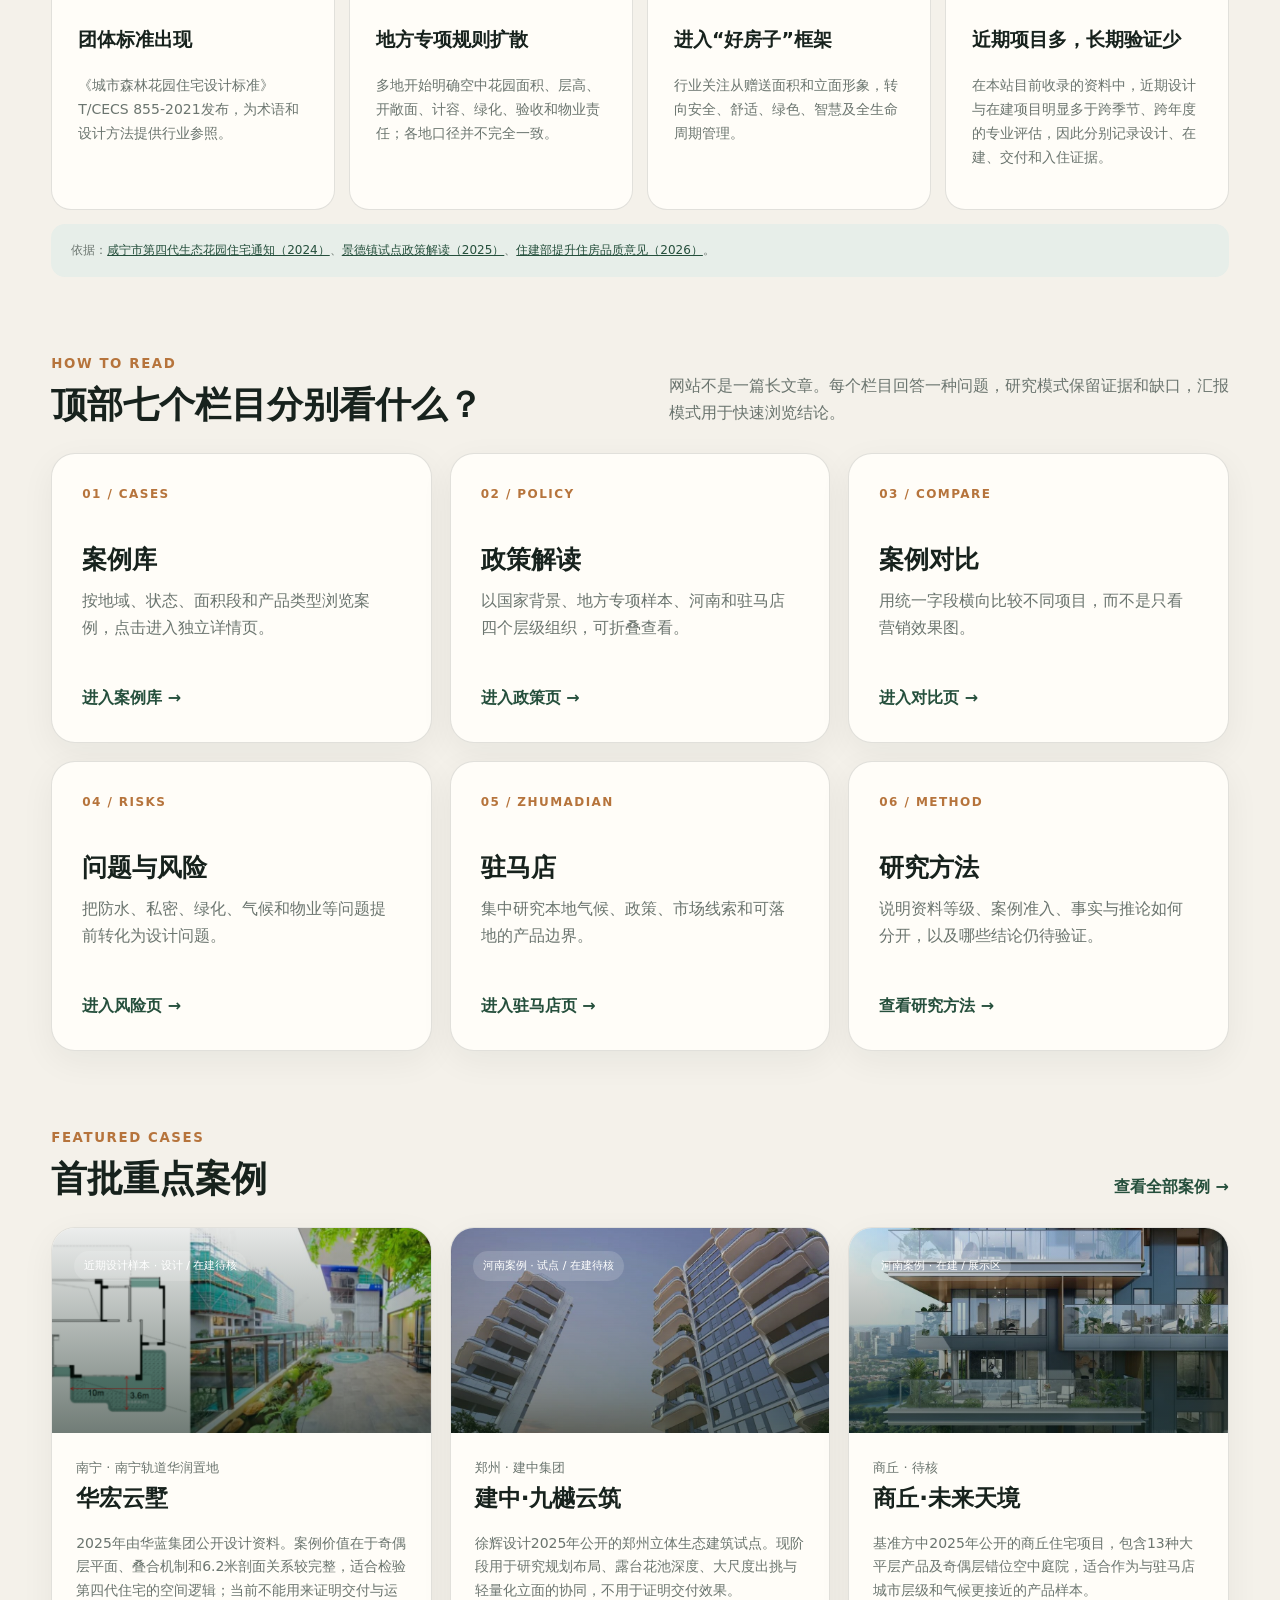
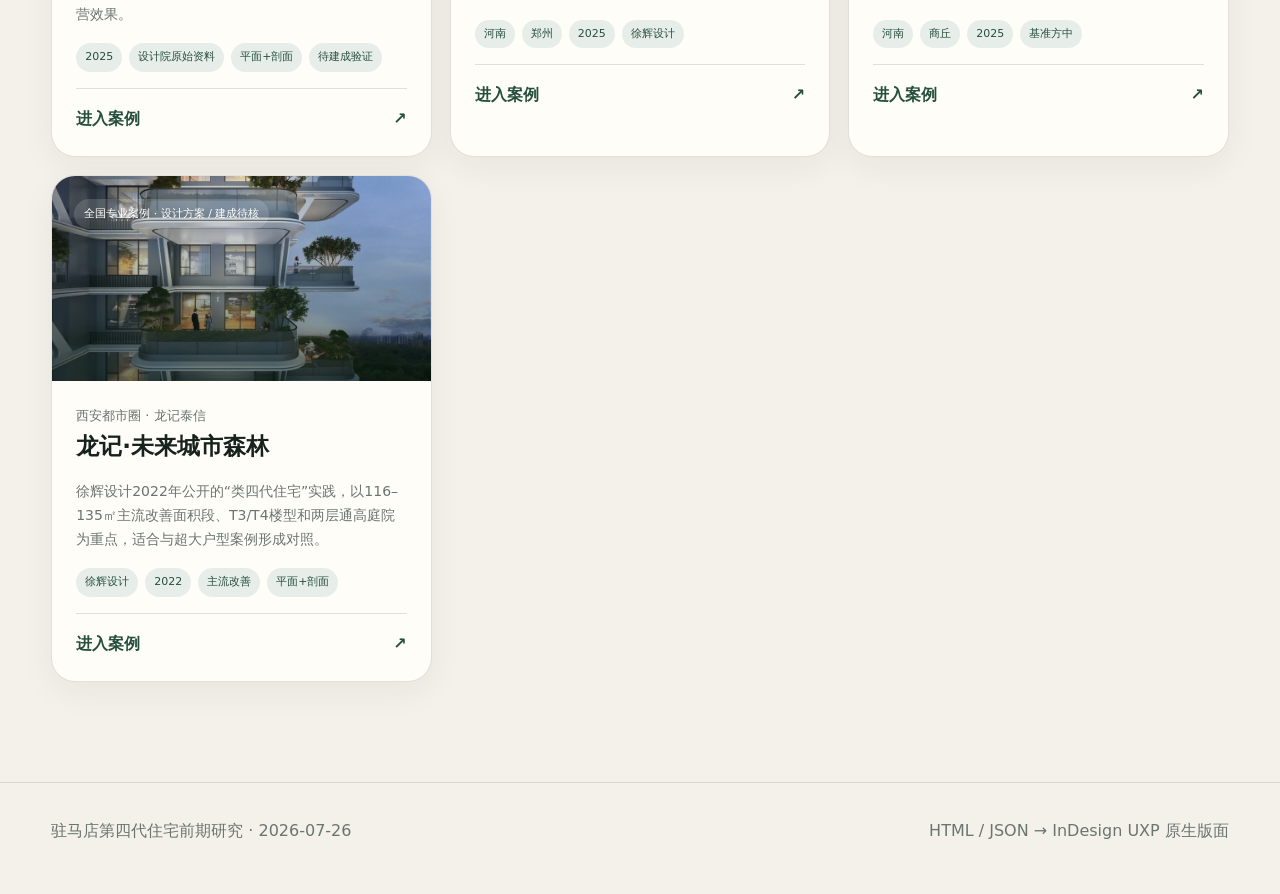
==== commit 79ebd400: "Rebuild full research site around verified visual cases" ====
--- a/index.html
+++ b/index.html
@@ -9,7 +9,7 @@
 <meta property="og:description" content="可检索、可对比、可持续更新的第四代住宅研究网站。">
 <meta property="og:type" content="website">
 <link rel="icon" href="favicon.svg" type="image/svg+xml">
-<link rel="stylesheet" href="assets/styles.css?v=3abccd4">
+<link rel="stylesheet" href="assets/styles.css?v=full2">
 </head>
 <body><div class="shell">
 <main class="page">
@@ -89,6 +89,7 @@
   </section>
 </main></div>
 <script src="assets/data.js"></script>
-<script src="assets/app.js?v=3abccd4"></script>
+<script src="assets/featured-case.js"></script>
+<script src="assets/app.js?v=full2"></script>
 <script src="assets/home.js"></script>
 </body></html>
--- a/assets/styles.css
+++ b/assets/styles.css
@@ -138,6 +138,8 @@
 .timeline-grid time{font-size:12px;color:var(--accent2);font-weight:800}.timeline-grid h3{font-size:19px}.timeline-grid p{font-size:14px;color:var(--muted)}
 .source-inline{margin-top:14px;padding:16px 20px;background:var(--soft);border-radius:14px;font-size:12px;color:var(--muted)}
 .source-inline a{color:var(--accent)}
+.policy-dimension-grid{display:grid;grid-template-columns:repeat(4,1fr);gap:12px}
+.policy-dimension-grid article{padding:22px;background:var(--paper);border:1px solid var(--line);border-radius:18px}.policy-dimension-grid b{color:var(--accent)}.policy-dimension-grid p{font-size:13px;color:var(--muted)}
 .case-grid{display:grid;grid-template-columns:repeat(3,1fr);gap:18px}
 .case-card{overflow:hidden;transition:.25s transform,.25s box-shadow}
 .case-card:hover{transform:translateY(-5px);box-shadow:var(--shadow)}
@@ -154,6 +156,8 @@
     linear-gradient(rgba(255,255,255,.08),rgba(255,255,255,.02));
   transform:perspective(500px) rotateX(58deg) rotateZ(-8deg);border-radius:22px
 }
+.case-visual.has-cover{background-size:cover;background-position:center}
+.case-visual.has-cover:after{display:none}
 .case-badge{position:relative;z-index:2;display:inline-block;background:rgba(255,255,255,.15);padding:6px 10px;border-radius:999px;font-size:11px}
 .case-card-body{padding:24px}
 .case-card h3{font-size:23px;margin:0 0 8px}
@@ -200,6 +204,7 @@
 .issue-card h3{font-size:21px;margin:12px 0}
 .issue-card p{color:var(--muted)}
 .question-box{margin-top:18px;padding:16px;border-radius:16px;background:var(--soft);color:var(--accent);font-weight:650}
+.evidence-needed{padding-top:14px;border-top:1px solid var(--line);font-size:12px!important}
 .compare-table-wrap{overflow:auto;border:1px solid var(--line);border-radius:22px;background:var(--paper)}
 .compare-table{border-collapse:collapse;width:100%;min-width:1050px}
 .compare-table th,.compare-table td{padding:18px;border-bottom:1px solid var(--line);border-right:1px solid var(--line);vertical-align:top}
@@ -267,6 +272,9 @@
 .case-figure img{display:block;width:100%;height:auto;max-height:720px;object-fit:contain}
 .case-figure figcaption{padding:17px 20px;border-top:1px solid var(--line);display:grid;gap:4px}
 .case-figure figcaption span{font-size:12px;color:var(--muted)}
+.case-gallery{display:grid;grid-template-columns:repeat(2,1fr);gap:16px}
+.case-gallery .case-figure{margin:0}
+.case-gallery .case-figure:nth-child(3n){grid-column:1/-1}
 .analysis-grid{display:grid;grid-template-columns:repeat(2,1fr);gap:14px;margin:20px 0}
 .analysis-grid article{padding:24px;background:var(--paper);border:1px solid var(--line);border-radius:18px;position:relative}
 .analysis-grid b{font-size:34px;color:#c9d6cc}.analysis-grid h3{margin:8px 0}.analysis-grid p{color:var(--muted);margin:0}
@@ -284,6 +292,9 @@
 .presentation .case-summary{display:none}
 .presentation .case-card-body{min-height:190px}
 .empty{padding:36px;border:1px dashed var(--line);border-radius:22px;background:var(--paper);color:var(--muted)}
+.compact-section{padding-top:34px}.candidate-list{display:grid;gap:10px}
+.candidate-row{display:grid;grid-template-columns:230px 1fr auto;gap:22px;align-items:center;padding:20px 22px;background:var(--paper);border:1px solid var(--line);border-radius:16px}
+.candidate-row span{font-size:11px;color:var(--muted)}.candidate-row h3{margin:5px 0 0}.candidate-row p{font-size:13px;color:var(--muted)}.candidate-row b{font-size:11px;color:var(--danger)}
 @media(max-width:1100px){
   .main-nav{display:none}
   .mobile-nav-btn{display:inline-flex}
@@ -291,6 +302,7 @@
   .stats{grid-template-columns:repeat(2,1fr)}
   .card-grid,.case-grid{grid-template-columns:repeat(2,1fr)}
   .definition-layout{grid-template-columns:1fr}.timeline-grid{grid-template-columns:repeat(2,1fr)}
+  .policy-dimension-grid{grid-template-columns:repeat(2,1fr)}
   .page-hero,.detail-grid{grid-template-columns:1fr}
   .case-study-hero{grid-template-columns:1fr}.evidence-panel{grid-template-columns:repeat(3,1fr)}
   .fact-strip{grid-template-columns:repeat(3,1fr)}.fact-strip div:nth-child(3){border-right:0}
@@ -304,6 +316,7 @@
   .hero h1{font-size:44px}
   .stats,.card-grid,.case-grid,.issue-grid{grid-template-columns:1fr}
   .definition-points,.timeline-grid{grid-template-columns:1fr}
+  .policy-dimension-grid{grid-template-columns:1fr}
   .section{padding-top:54px}
   .section-head{align-items:flex-start;flex-direction:column}
   .page-hero{padding-top:34px}
@@ -315,7 +328,9 @@
   .case-study-hero{padding:32px;min-height:560px}.case-study-hero h1{font-size:54px}
   .evidence-panel{grid-template-columns:1fr}.case-toc{top:64px}
   .study-section{padding-top:58px}.verdict-grid,.transfer-grid,.drawing-pair,.analysis-grid{grid-template-columns:1fr}
+  .case-gallery{grid-template-columns:1fr}.case-gallery .case-figure:nth-child(3n){grid-column:auto}
   .fact-strip{grid-template-columns:repeat(2,1fr)}.fact-strip div:nth-child(3){border-right:1px solid var(--line)}
+  .candidate-row{grid-template-columns:1fr}.candidate-row p{margin:0}
   .fact-strip div:nth-child(2n){border-right:0}.case-figure a{min-height:180px}
 }
 @media print{
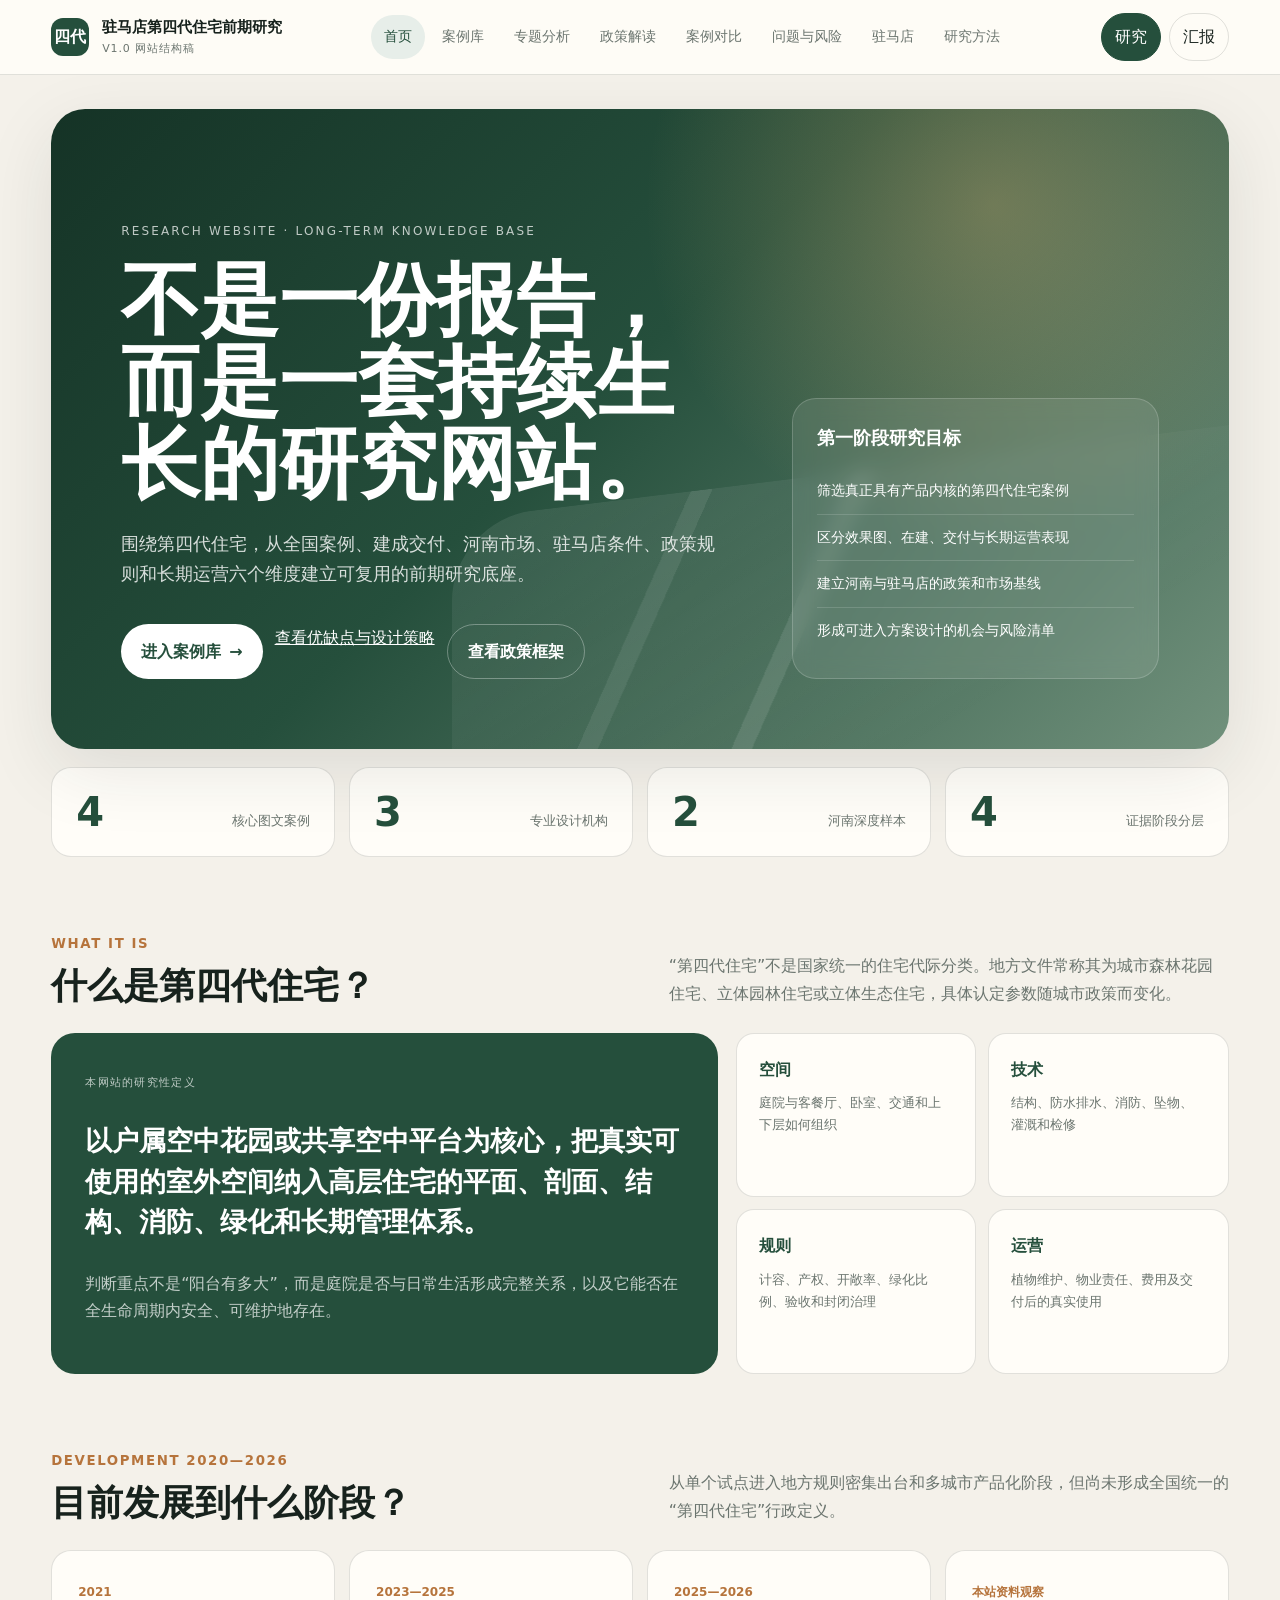
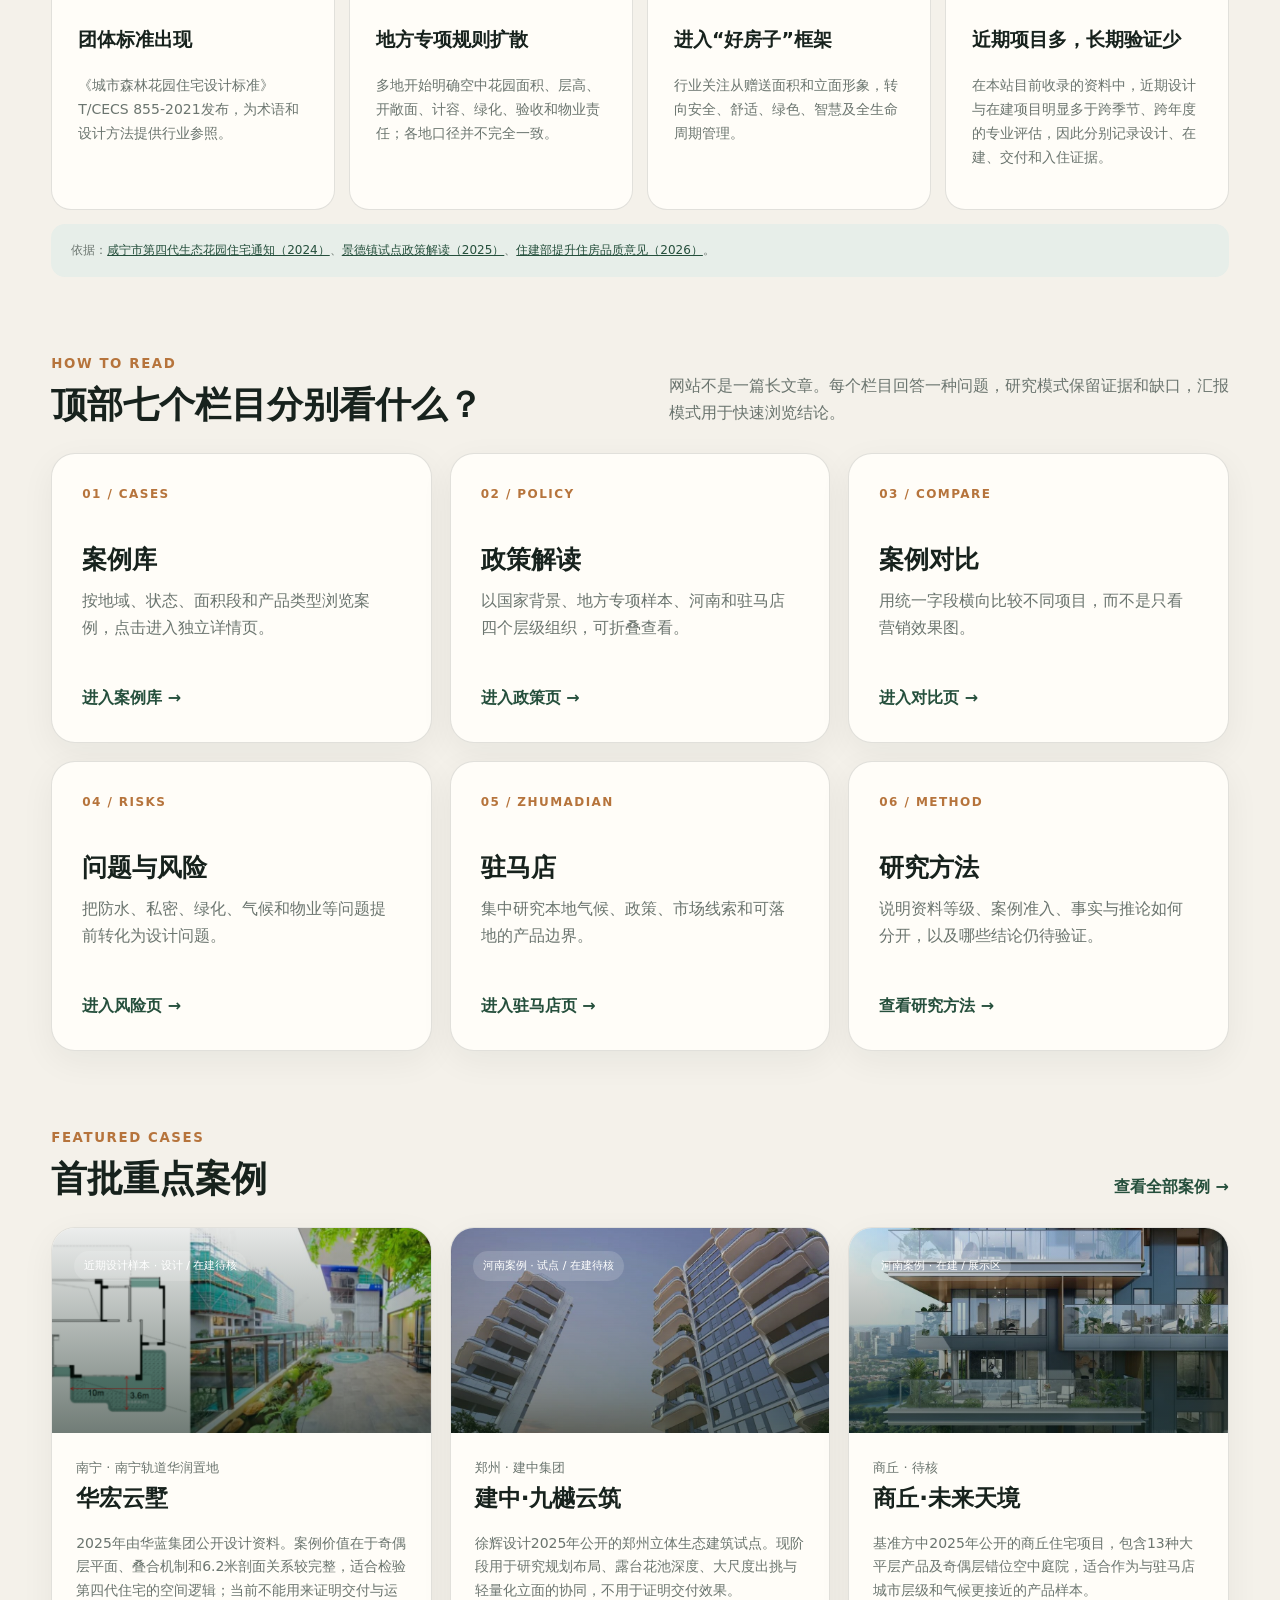
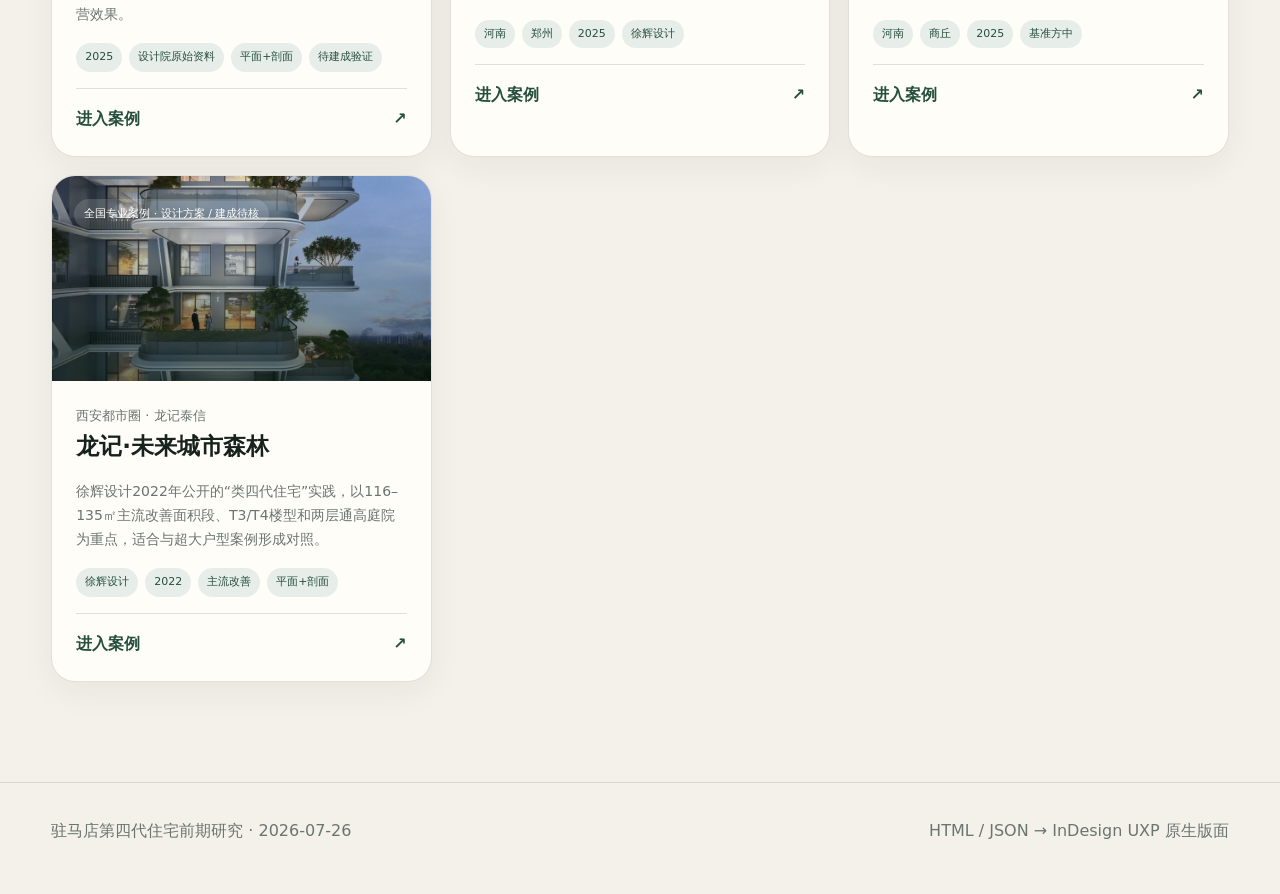
==== commit e34c8094: "Add evidence-based WeChat research and Henan case studies" ====
--- a/index.html
+++ b/index.html
@@ -20,6 +20,7 @@
       <p>围绕第四代住宅，从全国案例、建成交付、河南市场、驻马店条件、政策规则和长期运营六个维度建立可复用的前期研究底座。</p>
       <div class="hero-actions">
         <a class="primary-btn" href="cases.html">进入案例库 <span>→</span></a>
+        <a class="secondary-btn" href="research.html">查看优缺点与设计策略</a>
         <a class="ghost-btn" href="policy.html">查看政策框架</a>
       </div>
     </div>
--- a/assets/styles.css
+++ b/assets/styles.css
@@ -340,3 +340,45 @@
   .hero,.detail-hero{box-shadow:none;break-inside:avoid}
   .case-card,.policy-card,.issue-card,.info-card{box-shadow:none}
 }
+.research-hero h1{max-width:760px}
+.verdict-strip{display:grid;grid-template-columns:repeat(3,1fr);gap:1px;margin:0 0 80px;background:#c9d1ca;border:1px solid #c9d1ca}
+.verdict-strip>div{padding:28px;background:#f7f8f4;display:flex;flex-direction:column;gap:10px}
+.verdict-strip span,.strategy-copy>span{font-size:11px;letter-spacing:.16em;color:#68736b}
+.verdict-strip strong{font-family:var(--serif);font-size:20px;line-height:1.45}
+.tradeoff-grid{display:grid;grid-template-columns:repeat(3,1fr);gap:18px}
+.tradeoff-card{position:relative;padding:28px;background:#f4f2ea;border-top:3px solid #294b38}
+.tradeoff-no{position:absolute;right:20px;top:18px;color:#a9b0aa;font-size:12px}
+.tradeoff-card h3{font-family:var(--serif);font-size:24px;margin:0 0 22px}
+.tradeoff-card>div{border-top:1px solid #d8d7d0;padding:13px 0 0;margin-top:13px}
+.tradeoff-card b,.study-analysis b{display:block;font-size:11px;letter-spacing:.12em;margin-bottom:5px}
+.tradeoff-card p{margin:0;color:#4e5751;line-height:1.7}
+.tradeoff-card .gain b{color:#226445}.tradeoff-card .cost b{color:#9b4b34}.tradeoff-card .check b{color:#4e586e}
+.strategy-list{border-top:1px solid #cfd4d0}
+.strategy-row{display:grid;grid-template-columns:minmax(240px,.7fr) 1.6fr;gap:36px;padding:36px 0;border-bottom:1px solid #cfd4d0}
+.strategy-copy{position:sticky;top:100px;align-self:start}
+.strategy-copy h3{font-family:var(--serif);font-size:26px;line-height:1.3;margin:10px 0 14px}
+.strategy-copy p{color:#536058;line-height:1.8}
+.strategy-images{display:grid;grid-template-columns:repeat(2,1fr);gap:12px}
+.strategy-images figure,.study-gallery figure{margin:0;background:#eef0eb}
+.strategy-images img{width:100%;height:240px;object-fit:contain;display:block}
+.strategy-images figcaption{padding:7px 10px;color:#747d76;font-size:11px}
+.henan-studies{display:grid;gap:54px}
+.henan-study{border-top:4px solid #253f31;padding-top:20px}
+.study-heading{display:grid;grid-template-columns:70px 1fr auto;align-items:start;gap:18px;margin-bottom:20px}
+.study-heading>span{font-family:var(--serif);font-size:20px;color:#8c5b34}
+.study-heading h3{font-family:var(--serif);font-size:30px;margin:0 0 4px}
+.study-heading p{margin:0;color:#737b75}.study-heading a{font-size:13px;color:#315944}
+.study-gallery{display:grid;grid-template-columns:repeat(4,1fr);gap:8px}
+.study-gallery figure:first-child{grid-column:span 2;grid-row:span 2}
+.study-gallery img{width:100%;height:190px;object-fit:cover;display:block}
+.study-gallery figure:first-child img{height:388px}
+.study-analysis{display:grid;grid-template-columns:1fr 1fr;gap:1px;background:#d6dad6;margin-top:8px}
+.study-analysis p{margin:0;background:#f5f6f2;padding:20px;line-height:1.7}
+.source-section{background:#16271e;color:#eef2ed;padding:50px;margin-left:calc(50% - 50vw);margin-right:calc(50% - 50vw);padding-left:max(50px,calc((100vw - 1180px)/2));padding-right:max(50px,calc((100vw - 1180px)/2))}
+.source-section .section-head p{color:#aab5ad}
+.source-register{display:grid;grid-template-columns:1fr 1fr;border-top:1px solid #415249}
+.source-item{display:grid;grid-template-columns:38px 1fr auto;gap:12px;align-items:center;padding:18px 14px;border-bottom:1px solid #415249;color:inherit;text-decoration:none}
+.source-item:nth-child(odd){border-right:1px solid #415249}.source-item span{color:#829187;font-size:11px}
+.source-item b{display:block;line-height:1.45}.source-item small{display:block;color:#9eaaa2;margin-top:5px}.source-item i{font-style:normal;font-size:11px;color:#b9c8be}
+@media(max-width:900px){.verdict-strip,.tradeoff-grid{grid-template-columns:1fr}.strategy-row{grid-template-columns:1fr}.strategy-copy{position:static}.study-gallery{grid-template-columns:repeat(2,1fr)}.study-analysis,.source-register{grid-template-columns:1fr}.source-item:nth-child(odd){border-right:0}.study-heading{grid-template-columns:55px 1fr}.study-heading a{grid-column:2}.source-section{padding-left:20px;padding-right:20px}}
+@media(max-width:560px){.strategy-images{grid-template-columns:1fr}.study-gallery img,.study-gallery figure:first-child img{height:210px}.study-gallery figure:first-child{grid-column:span 2;grid-row:auto}.study-heading h3{font-size:24px}}
